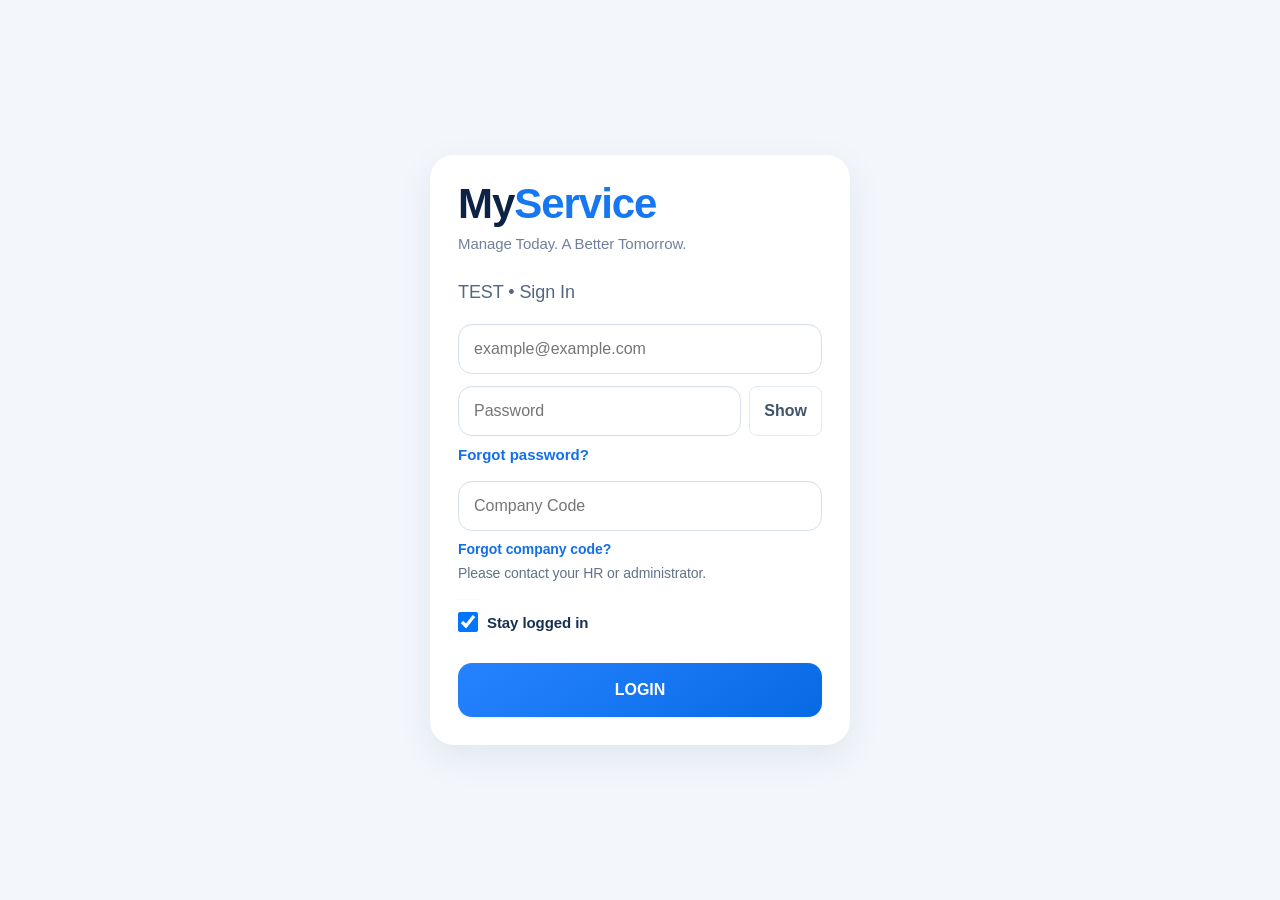
==== index.html @ d87c2d8c "Force load Seth iPhone voice fallback build" ====
<!DOCTYPE html>
<html lang="en">
<head>
  <meta charset="UTF-8">
  <meta http-equiv="Cache-Control" content="no-cache, no-store, must-revalidate">
  <meta http-equiv="Pragma" content="no-cache">
  <meta http-equiv="Expires" content="0">

  <meta
    name="viewport"
    content="width=device-width, initial-scale=1.0, viewport-fit=cover"
  >

  <meta name="theme-color" content="#f7f8fa">
  <meta name="mobile-web-app-capable" content="yes">
  <meta name="apple-mobile-web-app-capable" content="yes">
  <meta name="apple-mobile-web-app-status-bar-style" content="default">
  <meta name="apple-mobile-web-app-title" content="MyService">

  <meta
    name="description"
    content="MyService business management platform"
  >

  <link rel="manifest" href="manifest.json">
  <link rel="apple-touch-icon" sizes="180x180" href="myservice-touch-v6.png">
  <link rel="apple-touch-icon-precomposed" sizes="180x180" href="myservice-touch-v6.png">
  <link rel="icon" type="image/png" sizes="192x192" href="myservice-icon-192.png">
  <link rel="stylesheet" href="styles.css?v=5-business-software">

  <title>MyService</title>
</head>

<body>

<script>
  // Preflight bug catcher: this runs BEFORE app.js, so startup/parse failures
  // can be recorded even when the application itself never finishes loading.
  (function () {
    var key = "myservice_preflight_errors_v1";
    function save(type, message) {
      try {
        var list = JSON.parse(sessionStorage.getItem(key) || "[]");
        list.push({
          type: String(type || "startup"),
          message: String(message || "Unknown startup failure").slice(0, 500),
          time: new Date().toISOString()
        });
        sessionStorage.setItem(key, JSON.stringify(list.slice(-20)));
      } catch (_) {}
    }
    window.addEventListener("error", function (event) {
      save("javascript-startup-error", event && event.message ? event.message : "Script failed to load or parse.");
    }, true);
    window.addEventListener("unhandledrejection", function (event) {
      save("startup-promise-rejection", event && event.reason ? (event.reason.message || event.reason) : "Unhandled startup promise rejection.");
    });
    window.__myserviceReadPreflightErrors = function () {
      try {
        var list = JSON.parse(sessionStorage.getItem(key) || "[]");
        sessionStorage.removeItem(key);
        return Array.isArray(list) ? list : [];
      } catch (_) { return []; }
    };
  })();
</script>

<div id="myservice-auth-boot" style="
  position:fixed;
  inset:0;
  z-index:2147483647;
  display:flex;
  align-items:center;
  justify-content:center;
  background:#1677f2;
  color:white;
  font-family:-apple-system,BlinkMacSystemFont,'SF Pro Display','Segoe UI',Arial,sans-serif;
">
  <div style="text-align:center;">
    <div style="font-size:34px;font-weight:900;letter-spacing:-1px;">MyService</div>
    <div style="margin-top:8px;font-size:13px;font-weight:700;opacity:.9;">Secure sign-in</div>
  </div>
</div>

<script>
  // Independent boot watchdog that does not depend on app.js.
  // It gives the auth flow a moment to finish, then exposes a recovery path
  // instead of leaving the installed iPhone app on a permanent blue screen.
  (function () {
    var retriedKey = "myservice_boot_retry_once";

    window.setTimeout(function () {
      var boot = document.getElementById("myservice-auth-boot");
      if (!boot) return;

      var inner = boot.firstElementChild;
      if (inner && !document.getElementById("myservice-boot-status")) {
        inner.insertAdjacentHTML(
          "beforeend",
          '<div id="myservice-boot-status" style="margin-top:16px;font-size:12px;font-weight:700;opacity:.92;">Still securing your session…</div>' +
          '<button id="myservice-boot-retry" type="button" ' +
          'style="display:none;margin:18px auto 0;padding:12px 20px;border:0;border-radius:14px;background:white;color:#1677f2;font-weight:900;font-size:15px;">RETRY SIGN-IN</button>'
        );

        var retry = document.getElementById("myservice-boot-retry");
        if (retry) {
          retry.onclick = function () {
            try { sessionStorage.removeItem(retriedKey); } catch (_) {}
            var url = new URL(location.href);
            url.searchParams.set("boot", Date.now().toString());
            location.replace(url.href);
          };
        }
      }
    }, 3000);

    window.setTimeout(function () {
      var boot = document.getElementById("myservice-auth-boot");
      if (!boot) {
        try { sessionStorage.removeItem(retriedKey); } catch (_) {}
        return;
      }

      var status = document.getElementById("myservice-boot-status");
      var retry = document.getElementById("myservice-boot-retry");
      if (status) status.textContent = "Sign-in is taking longer than expected.";
      if (retry) retry.style.display = "block";

      var alreadyRetried = false;
      try { alreadyRetried = sessionStorage.getItem(retriedKey) === "1"; } catch (_) {}

      if (!alreadyRetried) {
        try { sessionStorage.setItem(retriedKey, "1"); } catch (_) {}
        var url = new URL(location.href);
        url.searchParams.set("boot", Date.now().toString());
        location.replace(url.href);
      }
    }, 9000);
  })();
</script>

<header class="topbar">

  <button
    class="mobile-menu"
    type="button"
    onclick="toggleSidebar()"
    aria-label="Open navigation menu"
  >
    ☰
  </button>

  <div class="brand">
    <div class="brand-name">MyService</div>

    <div
      class="company-name"
      id="companyName"
    >
      5 Star Restaurant
    </div>
  </div>

  <div class="top-right">

    <div class="live">
      <span></span>
      LIVE
    </div>

    <button
      class="icon-button"
      type="button"
      onclick="showSection('notifications')"
      aria-label="Notifications"
    >
      🔔
    </button>

    <button
      class="profile-button"
      type="button"
      onclick="showSection('settings')"
    >
      <span class="avatar">A</span>
      <span class="profile-name">Admin</span>
    </button>

  </div>

</header>


<div class="app-layout">

  <aside id="sidebar">

    <div class="nav-section">

      <div class="nav-title">
        WORKSPACE
      </div>

      <button
        class="nav active"
        type="button"
        onclick="showSection('dashboard')"
      >
        <span>⌂</span>
        Dashboard
      </button>

      <button
        class="nav"
        type="button"
        onclick="showSection('jobs')"
      >
        <span>🍽️🍔🍟</span>
        Orders
      </button>

      <button
        class="nav"
        type="button"
        onclick="showSection('schedule')"
      >
        <span>📆</span>
        Schedule
      </button>

      <button
        class="nav"
        type="button"
        onclick="showSection('customers')"
      >
        <span>♙</span>
        Customers
      </button>

    </div>


    <div class="nav-section">

      <div class="nav-title">
        TEAM
      </div>

      <button
        class="nav"
        type="button"
        onclick="showSection('employees')"
      >
        <span>♙</span>
        Employees
      </button>

      <button
        class="nav"
        type="button"
        onclick="showSection('timeclock')"
      >
        <span>◷</span>
        Time Clock
      </button>

      <button
        class="nav"
        type="button"
        onclick="showSection('punchlog')"
      >
        <span>☷</span>
        My Punch Log
      </button>

    </div>


    <div class="nav-section">

      <div class="nav-title">
        OPERATIONS
      </div>

      <button
        class="nav"
        type="button"
        onclick="showSection('checklist')"
      >
        <span>✓</span>
        Daily Checklist
      </button>

      <button
        class="nav"
        type="button"
        onclick="showSection('cash')"
      >
        <span>$</span>
        Cash Drops
      </button>

      <button
        class="nav"
        type="button"
        onclick="showSection('tips')"
      >
        <span>💵</span>
        Tips & Payouts
      </button>

      <button
        class="nav"
        type="button"
        onclick="showSection('activity')"
      >
        <span>⚡</span>
        Live Activity
      </button>

    </div>


    <div class="nav-section">

      <div class="nav-title">
        BUSINESS
      </div>

      <button
        class="nav"
        type="button"
        onclick="showSection('reports')"
      >
        <span>▥</span>
        Reports
      </button>

      <button
        class="nav"
        type="button"
        onclick="showSection('support')"
      >
        <span>🛟</span>
        Support
      </button>

      <button
        class="nav"
        type="button"
        onclick="showSection('feedback')"
      >
        <span>💬</span>
        Feedback
      </button>

      <button
        class="nav"
        type="button"
        onclick="showSection('settings')"
      >
        <span>⚙</span>
        Admin Settings
      </button>

    </div>


    <div class="sidebar-footer">
      <strong>MyService</strong>
      <span>Business Management Platform</span>
    </div>

  </aside>


  <main class="main-content">


    <section
      id="dashboard"
      class="page active"
    >

      <div class="page-header">

        <div>

          <div class="eyebrow">
            BUSINESS OVERVIEW
          </div>

          <h1>Dashboard</h1>

          <p id="welcomeText">
            Here's what's happening today.
          </p>

        </div>

        <div class="date-box">
          <strong id="currentDate"></strong>
          <span id="currentTime"></span>
        </div>

      </div>


      <div class="stats-grid">

        <div class="stat-card">
          <span>Today's Revenue</span>
          <strong id="todayRevenue">$0.00</strong>
          <small>Today</small>
        </div>

        <div class="stat-card">
          <span>Orders Completed</span>
          <strong id="jobsCompleted">0</strong>
          <small>Today</small>
        </div>

        <div class="stat-card">
          <span>Orders Remaining</span>
          <strong id="jobsRemaining">0</strong>
          <small>Open today</small>
        </div>

        <div class="stat-card">
          <span>Employees Working</span>
          <strong id="employeesWorking">0</strong>
          <small>Currently clocked in</small>
        </div>

      </div>


      <div class="dashboard-grid">

        <div class="panel">

          <div class="panel-header">

            <div>
              <h2>Cash Reconciliation</h2>
              <p>Expected cash vs actual deposits</p>
            </div>

            <button
              class="outline-button"
              type="button"
              onclick="showSection('cash')"
            >
              View
            </button>

          </div>


          <div class="money-lines">

            <div>
              <span>Expected Cash</span>
              <strong id="expectedCash">$0.00</strong>
            </div>

            <div>
              <span>Actual Deposits</span>
              <strong id="actualCash">$0.00</strong>
            </div>

          </div>


          <div
            id="cashDifference"
            class="difference balanced"
          >
            $0.00 — BALANCED
          </div>

        </div>


        <div class="panel">

          <div class="panel-header">

            <div>
              <h2>Employees Working</h2>
              <p>Current clock status</p>
            </div>

            <button
              class="outline-button"
              type="button"
              onclick="showSection('employees')"
            >
              Manage
            </button>

          </div>

          <div id="employeeStatus"></div>

        </div>

      </div>


      <div class="panel">

        <div class="panel-header">

          <div>
            <h2>Weekly Revenue</h2>
            <p>Business performance</p>
          </div>

          <span class="pill">
            THIS WEEK
          </span>

        </div>

        <div
          class="chart"
          id="weeklyChart"
        ></div>

      </div>


      <div class="panel">

        <div class="panel-header">

          <div>
            <h2>Live Activity</h2>
            <p>Latest business events</p>
          </div>

          <button
            class="outline-button"
            type="button"
            onclick="showSection('activity')"
          >
            View All
          </button>

        </div>

        <div id="dashboardActivity"></div>

      </div>

    </section>


    <section
      id="jobs"
      class="page"
    >

      <div class="page-header">

        <div>

          <div class="eyebrow">
            RESTAURANT OPERATIONS
          </div>

          <h1>Orders</h1>

          <p>
            Manage dine-in, takeout and customer orders.
          </p>

        </div>

        <button
          class="primary-button"
          type="button"
          onclick="addJob()"
        >
          + New Order
        </button>

      </div>


      <div class="filter-row">

        <button
          class="filter active"
          type="button"
        >
          Open
        </button>

        <button
          class="filter"
          type="button"
        >
          Upcoming
        </button>

        <button
          class="filter"
          type="button"
        >
          Completed
        </button>

      </div>

      <div id="jobList"></div>

    </section>


    <section
      id="schedule"
      class="page"
    >

      <div class="page-header">

        <div>

          <div class="eyebrow">
            SCHEDULING
          </div>

          <h1>Schedule</h1>

          <p>
            Manage employee shifts, assignments and business scheduling.
          </p>

        </div>

        <button
          class="primary-button"
          type="button"
          onclick="addJob()"
        >
          + Add Schedule Item
        </button>

      </div>

      <div
        class="schedule-grid"
        id="scheduleGrid"
      ></div>

    </section>


    <section
      id="customers"
      class="page"
    >

      <div class="page-header">

        <div>

          <div class="eyebrow">
            CUSTOMER MANAGEMENT
          </div>

          <h1>Customers</h1>

          <p>
            Customer profiles, contact information and order history.
          </p>

        </div>

        <button
          class="primary-button"
          type="button"
          onclick="addCustomer()"
        >
          + Add Customer
        </button>

      </div>


      <div class="panel">

        <div class="search-row">

          <input
            id="customerSearch"
            type="search"
            placeholder="Search customers..."
            oninput="renderCustomers()"
          >

        </div>

        <div id="customerList"></div>

      </div>

    </section>


    <section
      id="employees"
      class="page"
    >

      <div class="page-header">

        <div>

          <div class="eyebrow">
            TEAM MANAGEMENT
          </div>

          <h1>Employees</h1>

          <p>
            Create accounts, manage roles, schedules and permissions.
          </p>

        </div>

        <button
          class="primary-button"
          type="button"
          onclick="createAccount()"
        >
          + Create Account
        </button>

      </div>


      <div class="permission-banner">

        <strong>
          Admin Controls
        </strong>

        <span>
          Manage employee accounts, roles and authorized permissions.
        </span>

      </div>


      <div
        class="employee-grid"
        id="employeeGrid"
      ></div>

    </section>


    <section
      id="timeclock"
      class="page"
    >

      <div class="page-header">

        <div>

          <div class="eyebrow">
            TIME & ATTENDANCE
          </div>

          <h1>Time Clock</h1>

          <p>
            Record employee work time and attendance.
          </p>

        </div>

      </div>


      <div class="clock-card">

        <div
          id="clockStatus"
          class="clock-status off"
        >
          OFF CLOCK
        </div>

        <div
          id="liveClock"
          class="big-clock"
        >
          00:00:00
        </div>

        <button
          id="clockButton"
          class="clock-button"
          type="button"
          onclick="toggleClock()"
        >
          CLOCK IN
        </button>

        <p id="clockMessage">
          Your exact punch time will be recorded.
        </p>

      </div>


      <div class="panel">

        <div class="panel-header">

          <div>
            <h2>Today's Punches</h2>
            <p>Authorized attendance overview.</p>
          </div>

        </div>


        <div class="table-wrapper">

          <table>

            <thead>

              <tr>
                <th>Employee</th>
                <th>Status</th>
                <th>Clock In</th>
                <th>Clock Out</th>
                <th>Total</th>
              </tr>

            </thead>

            <tbody id="punchTable"></tbody>

          </table>

        </div>

      </div>

    </section>
        <section
      id="punchlog"
      class="page"
    >

      <div class="page-header">

        <div>

          <div class="eyebrow">
            MY TIME
          </div>

          <h1>My Punch Log</h1>

          <p>
            Review your work time and correction history.
          </p>

        </div>

      </div>


      <div class="stats-grid">

        <div class="stat-card">
          <span>This Week</span>

          <strong id="weekHours">
            0.0 hrs
          </strong>

          <small>Total hours</small>
        </div>


        <div class="stat-card">
          <span>Today's Hours</span>

          <strong id="todayHours">
            0.0
          </strong>

          <small>Current day</small>
        </div>

      </div>


      <div class="panel">

        <div class="table-wrapper">

          <table>

            <thead>

              <tr>
                <th>Date</th>
                <th>Clock In</th>
                <th>Clock Out</th>
                <th>Breaks</th>
                <th>Total</th>
                <th>Correction</th>
              </tr>

            </thead>

            <tbody id="myPunchLog"></tbody>

          </table>

        </div>

      </div>

    </section>
        <section
      id="checklist"
      class="page"
    >

      <div class="page-header">

        <div>

          <div class="eyebrow">
            RESTAURANT OPERATIONS
          </div>

          <h1>Today's Checklist</h1>

          <p>
            Track opening, food-safety, cleaning, shift and closing tasks.
          </p>

        </div>

      </div>

      <div id="checklistJobs"></div>

    </section>


    <section
      id="cash"
      class="page"
    >

      <div class="page-header">

        <div>

          <div class="eyebrow">
            FINANCIAL CONTROL
          </div>

          <h1>Cash Drops</h1>

          <p>
            Track cash deposits and reconcile expected drawer totals.
          </p>

        </div>

        <button
          class="primary-button"
          type="button"
          onclick="newCashDrop()"
        >
          + New Cash Drop
        </button>

      </div>


      <div class="stats-grid">

        <div class="stat-card">
          <span>Expected Cash</span>
          <strong id="cashExpected">$0.00</strong>
        </div>

        <div class="stat-card">
          <span>Deposited</span>
          <strong id="cashDeposited">$0.00</strong>
        </div>

        <div class="stat-card">
          <span>Over / Under</span>
          <strong id="cashOverUnder">$0.00</strong>
        </div>

      </div>


      <div class="panel">

        <div class="panel-header">

          <div>
            <h2>Deposit History</h2>

            <p>
              Review completed cash drops and deposit documentation.
            </p>
          </div>

        </div>

        <div id="cashDropList"></div>

      </div>

    </section>


    <section
      id="tips"
      class="page"
    >

      <div class="page-header">

        <div>

          <div class="eyebrow">
            TIP MANAGEMENT
          </div>

          <h1>Tips & Payouts</h1>

          <p>
            Track tips, deductions, employee allocations and payouts.
          </p>

        </div>

        <button
          class="primary-button"
          type="button"
          onclick="openTipPayoutReview()"
        >
          💵 Withdraw Today's Tips
        </button>

      </div>


      <div class="stats-grid">

        <div class="stat-card">

          <span>Gross Tips</span>

          <strong id="grossTips">
            $0.00
          </strong>

          <small>
            Before deductions
          </small>

        </div>


        <div class="stat-card">

          <span>Card Fees</span>

          <strong id="tipCardFees">
            $0.00
          </strong>

          <small>
            Processing fees
          </small>

        </div>


        <div class="stat-card">

          <span>Estimated Taxes</span>

          <strong id="tipEstimatedTaxes">
            $0.00
          </strong>

          <small>
            Estimated withholding
          </small>

        </div>


        <div class="stat-card">

          <span>Estimated Net Tips</span>

          <strong id="netTips">
            $0.00
          </strong>

          <small>
            Estimated payout balance
          </small>

        </div>

      </div>


      <div class="notification-card">

        <strong>
          Estimate Notice
        </strong>

        <p>
          Tip balances shown before finalized payroll are estimates.
          Actual payroll withholding, taxes and final employee
          take-home amounts may differ.
        </p>

      </div>


      <div class="dashboard-grid">

        <div class="panel">

          <div class="panel-header">

            <div>
              <h2>Tip Distribution</h2>
              <p>Choose how employee tips are tracked.</p>
            </div>

          </div>


          <label for="tipMode">
            Tip Mode
          </label>

          <select
            id="tipMode"
            onchange="changeTipMode()"
          >

            <option value="pool">
              Tip Pool
            </option>

            <option value="individual">
              Individual Employee Tips
            </option>

          </select>


          <p id="tipModeDescription">
            Tips are automatically divided between eligible employees.
          </p>

        </div>


        <div class="panel">

          <div class="panel-header">

            <div>
              <h2>Sales Source</h2>
              <p>Use connected POS data or manual entry.</p>
            </div>

          </div>


          <label for="salesMode">
            Sales Tracking Mode
          </label>

          <select
            id="salesMode"
            onchange="changeSalesMode()"
          >

            <option value="manual">
              Manual
            </option>

            <option value="pos">
              Connected POS
            </option>

          </select>


          <p id="salesModeDescription">
            Sales and tips are currently entered manually.
          </p>


          <button
            class="outline-button"
            type="button"
            onclick="openPosSettings()"
          >
            Configure POS
          </button>

        </div>

      </div>


      <div class="panel">

        <div class="panel-header">

          <div>
            <h2>Today's Employee Tip Balances</h2>
            <p>Current tip allocations before payout.</p>
          </div>

          <button
            class="outline-button"
            type="button"
            onclick="addManualTip()"
          >
            + Add Manual Tip
          </button>

        </div>

        <div id="employeeTipList"></div>

      </div>


      <div class="panel">

        <div class="panel-header">

          <div>
            <h2>Payout Review</h2>
            <p>
              Review deductions and employee allocations before payout.
            </p>
          </div>

        </div>

        <div id="tipPayoutReview">

          <div class="list-row">
            <div>
              <strong>Gross Tips</strong>
              <small>All recorded tips today</small>
            </div>

            <strong id="reviewGrossTips">
              $0.00
            </strong>
          </div>

          <div class="list-row">
            <div>
              <strong>Card Processing Fees</strong>
              <small>Excluded from employee tip balance</small>
            </div>

            <strong id="reviewCardFees">
              $0.00
            </strong>
          </div>

          <div class="list-row">
            <div>
              <strong>Estimated Taxes</strong>
              <small>Estimated until payroll finalizes</small>
            </div>

            <strong id="reviewTaxes">
              $0.00
            </strong>
          </div>

          <div class="list-row">
            <div>
              <strong>Estimated Net Payout</strong>
              <small>Current distributable estimate</small>
            </div>

            <strong id="reviewNetTips">
              $0.00
            </strong>
          </div>

        </div>

      </div>


      <div class="panel">

        <div class="panel-header">

          <div>
            <h2>Payout History</h2>
            <p>
              Completed tip distributions and approvals.
            </p>
          </div>

        </div>

        <div id="tipPayoutHistory"></div>

      </div>

    </section>
        <section
      id="reports"
      class="page"
    >

      <div class="page-header">

        <div>

          <div class="eyebrow">
            BUSINESS INTELLIGENCE
          </div>

          <h1>Reports</h1>

          <p>
            Measure revenue, operations and business performance.
          </p>

        </div>

      </div>


      <div class="stats-grid">

        <div class="stat-card">
          <span>Weekly Revenue</span>
          <strong id="reportWeeklyRevenue">$0.00</strong>
        </div>

        <div class="stat-card">
          <span>Orders This Week</span>
          <strong id="reportJobs">0</strong>
        </div>

        <div class="stat-card">
          <span>Employee Hours</span>
          <strong id="reportEmployeeHours">0.0</strong>
        </div>

        <div class="stat-card">
          <span>Cash Difference</span>
          <strong id="reportCashDifference">$0.00</strong>
        </div>

      </div>


      <div class="panel">

        <h2>
          Weekly Business Performance
        </h2>

        <div
          class="chart large"
          id="reportChart"
        ></div>

      </div>

    </section>


    <section
      id="activity"
      class="page"
    >

      <div class="page-header">

        <div>

          <div class="eyebrow">
            REAL-TIME
          </div>

          <h1>Live Activity</h1>

          <p>
            Business events as they happen.
          </p>

        </div>

      </div>


      <div class="panel">
        <div id="activityList"></div>
      </div>

    </section>


    <section
      id="notifications"
      class="page"
    >

      <div class="page-header">

        <div>

          <div class="eyebrow">
            ALERTS
          </div>

          <h1>Notifications</h1>

          <p>
            Important MyService alerts and reports.
          </p>

        </div>

      </div>


      <div class="notification-card">

        <strong>
          Weekly Business Report
        </strong>

        <p>
          Your weekly performance report will appear here.
        </p>

      </div>

    </section>


    <section
      id="support"
      class="page"
    >
      <div class="page-header">
        <div>
          <div class="eyebrow">MYSERVICE SUPPORT</div>
          <h1>Support</h1>
          <p>Report an issue and get an automatic difficulty and likely fix-time estimate.</p>
        </div>
      </div>

      <div class="panel">
        <form id="supportTicketForm" onsubmit="submitSupportTicket(event)">
          <label for="supportPriority">Priority</label>
          <select id="supportPriority">
            <option value="standard">Standard</option>
            <option value="emergency">Emergency — major business interruption</option>
          </select>

          <label for="supportSubject">Subject</label>
          <input id="supportSubject" type="text" maxlength="120" placeholder="Example: Employee can't clock in" required>

          <label for="supportDescription">What happened?</label>
          <textarea id="supportDescription" maxlength="3000" placeholder="Describe the issue, error message, affected feature and when it started." required></textarea>

          <button class="primary-button" type="submit">CREATE SUPPORT TICKET</button>
        </form>
      </div>

      <div class="panel">
        <div class="panel-header">
          <div>
            <h2>Recent Tickets</h2>
            <p>Difficulty and repair-time estimates are estimates, not guarantees.</p>
          </div>
        </div>
        <div id="supportTicketList"></div>
      </div>
    </section>

    <section
      id="feedback"
      class="page"
    >

      <div class="page-header">

        <div>

          <div class="eyebrow">
            SUPPORT & FEEDBACK
          </div>

          <h1>Feedback</h1>

          <p>
            Send ideas, report issues or suggest improvements to MyService.
          </p>

        </div>

      </div>


      <div class="panel">

        <div class="panel-header">

          <div>

            <h2>
              Send Feedback
            </h2>

            <p>
              Your message will be routed securely to the MyService team.
            </p>

          </div>

        </div>


        <form
          id="feedbackForm"
          onsubmit="submitFeedback(event)"
        >

          <label for="feedbackType">
            Feedback Type
          </label>

          <select id="feedbackType">

            <option value="suggestion">
              Suggestion
            </option>

            <option value="bug">
              Report a Problem
            </option>

            <option value="feature">
              Feature Request
            </option>

            <option value="other">
              Other
            </option>

          </select>


          <label for="feedbackSubject">
            Subject
          </label>

          <input
            id="feedbackSubject"
            type="text"
            placeholder="Short description"
            maxlength="120"
          >


          <label for="feedbackMessage">
            Message
          </label>

          <textarea
            id="feedbackMessage"
            placeholder="Tell us what happened or what you'd like to see..."
            maxlength="3000"
            required
          ></textarea>


          <button
            class="primary-button"
            type="submit"
          >
            Send Feedback
          </button>

        </form>

      </div>


      <div class="notification-card">

        <strong>
          MyService Feedback
        </strong>

        <p>
          feedback@MyService.com
        </p>

        <small>
          Your private destination email is not displayed or stored in this page.
        </small>

      </div>

    </section>
        <section
      id="settings"
      class="page"
    >

      <div class="page-header">

        <div>

          <div class="eyebrow">
            ADMINISTRATION
          </div>

          <h1>
            Admin Settings
          </h1>

          <p>
            Manage your MyService company workspace.
          </p>

        </div>

      </div>


      <div class="settings-grid">


        <button
          class="setting-card"
          type="button"
          onclick="createAccount()"
        >

          <span>👤</span>

          <strong>
            Accounts
          </strong>

          <small>
            Create and manage Admin, Manager and Employee accounts.
          </small>

        </button>


        <button
          class="setting-card"
          type="button"
          onclick="alert('Role and permission management will be connected to the secure backend.')"
        >

          <span>🛡️</span>

          <strong>
            Roles & Permissions
          </strong>

          <small>
            Control what each authorized role can access.
          </small>

        </button>


        <button
          class="setting-card"
          type="button"
          onclick="alert('Location access is restricted to authorized Admin and Manager accounts.')"
        >

          <span>📍</span>

          <strong>
            Location Access
          </strong>

          <small>
            Manage authorized employee location visibility.
          </small>

        </button>


        <button
          class="setting-card"
          type="button"
          onclick="alert('Security settings will be connected to the secure account system.')"
        >

          <span>🔐</span>

          <strong>
            Security & 2FA
          </strong>

          <small>
            Protect company accounts and administrative actions.
          </small>

        </button>


        <button
          class="setting-card"
          type="button"
          onclick="alert('Company profile settings will be connected here.')"
        >

          <span>🏢</span>

          <strong>
            Company Profile
          </strong>

          <small>
            Company name, business information and restaurant details.
          </small>

        </button>


        <button
          class="setting-card"
          type="button"
          onclick="showSection('tips')"
        >

          <span>💵</span>

          <strong>
            Tips & Payouts
          </strong>

          <small>
            Configure tip pools, individual tips, deductions and payouts.
          </small>

        </button>


        <button
          class="setting-card"
          type="button"
          onclick="openPosSettings()"
        >

          <span>🧾</span>

          <strong>
            POS Integration
          </strong>

          <small>
            Connect a supported POS or use manual sales tracking.
          </small>

        </button>
                <button
          class="setting-card"
          type="button"
          onclick="alert('Audit logs will be connected to the secure backend.')"
        >

          <span>📋</span>

          <strong>
            Audit Logs
          </strong>

          <small>
            Track important administrative and financial actions.
          </small>

        </button>


        <button
          class="setting-card"
          type="button"
          onclick="showSection('notifications')"
        >

          <span>🔔</span>

          <strong>
            Notifications
          </strong>

          <small>
            Manage business alerts and weekly reports.
          </small>

        </button>


        <button
          class="setting-card"
          type="button"
          onclick="showSection('feedback')"
        >

          <span>💬</span>

          <strong>
            Feedback
          </strong>

          <small>
            Send product feedback directly to the MyService team.
          </small>

        </button>

      </div>

    </section>

  </main>

</div>


<script src="app.js?v=73-iphone-voice-fallback"></script>

</body>
</html>
---- styles.css ----
/* =========================================================
   MYSERVICE — PROFESSIONAL BUSINESS UI
   5 Star Restaurant
   Mobile + Tablet + Desktop
   ========================================================= */

* {
  box-sizing: border-box;
  -webkit-tap-highlight-color: transparent;
}

:root {
  --bg: #f3f7fc;
  --surface: #ffffff;
  --soft: #f7faff;
  --soft-2: #eef5ff;
  --blue-soft: #eaf3ff;
  --border: #e2eaf4;
  --border-strong: #d4dfed;
  --text: #10213d;
  --muted: #718096;
  --muted-light: #98a4b5;
  --blue: #1677ff;
  --blue-dark: #0864d9;
  --green: #18a566;
  --green-soft: #ecfff5;
  --red: #e5484d;
  --red-soft: #fff0f1;
  --orange: #f59e0b;
  --orange-soft: #fff8e8;
  --shadow: 0 8px 28px rgba(30, 65, 110, 0.08);
  --shadow-strong: 0 16px 42px rgba(30, 65, 110, 0.13);
}

/* BASE */

html,
body {
  margin: 0;
  padding: 0;
  min-height: 100%;
}

html {
  scroll-behavior: smooth;
}

body {
  background:
    radial-gradient(circle at top right, #e7f1ff 0, transparent 340px),
    var(--bg);
  color: var(--text);
  font-family:
    -apple-system,
    BlinkMacSystemFont,
    "SF Pro Display",
    "SF Pro Text",
    "Segoe UI",
    Arial,
    sans-serif;
  -webkit-font-smoothing: antialiased;
  text-rendering: optimizeLegibility;
}

button,
input,
select,
textarea {
  font: inherit;
}

button {
  touch-action: manipulation;
}

button:focus-visible,
input:focus-visible,
select:focus-visible,
textarea:focus-visible {
  outline: 3px solid rgba(22, 119, 255, 0.18);
  outline-offset: 2px;
}

/* TOP BAR */

.topbar {
  position: sticky;
  top: 0;
  z-index: 1000;
  min-height: 72px;
  display: flex;
  align-items: center;
  justify-content: space-between;
  padding: env(safe-area-inset-top) 22px 0;
  background: rgba(255, 255, 255, 0.94);
  backdrop-filter: blur(22px);
  -webkit-backdrop-filter: blur(22px);
  border-bottom: 1px solid var(--border);
}

.brand {
  display: flex;
  align-items: center;
  gap: 12px;
}

.brand-name {
  font-size: 22px;
  font-weight: 900;
  letter-spacing: -0.7px;
}

.brand-name::before {
  content: "";
  display: inline-block;
  width: 11px;
  height: 11px;
  margin-right: 9px;
  border-radius: 50%;
  background: var(--blue);
  box-shadow: 0 0 0 5px rgba(22, 119, 255, 0.12);
}

.company-name {
  padding-left: 12px;
  border-left: 1px solid var(--border);
  color: var(--muted);
  font-size: 12px;
  font-weight: 600;
}

.top-right {
  display: flex;
  align-items: center;
  gap: 8px;
}

.live {
  display: flex;
  align-items: center;
  gap: 7px;
  padding: 8px 12px;
  border: 1px solid #cceedd;
  border-radius: 999px;
  background: #f0fff7;
  color: var(--green);
  font-size: 11px;
  font-weight: 900;
}

.live span {
  width: 8px;
  height: 8px;
  border-radius: 50%;
  background: var(--green);
  box-shadow: 0 0 0 4px rgba(24, 165, 102, 0.1);
}

.icon-button,
.profile-button,
.mobile-menu {
  border: 1px solid var(--border);
  background: white;
  cursor: pointer;
  box-shadow: 0 3px 12px rgba(30, 65, 110, 0.05);
}

.icon-button {
  width: 42px;
  height: 42px;
  display: grid;
  place-items: center;
  border-radius: 14px;
}

.profile-button {
  display: flex;
  align-items: center;
  gap: 8px;
  padding: 5px 10px 5px 5px;
  border-radius: 16px;
}

.avatar {
  width: 34px;
  height: 34px;
  display: grid;
  place-items: center;
  border-radius: 12px;
  background: linear-gradient(145deg, var(--blue), #68aaff);
  color: white;
  font-size: 12px;
  font-weight: 900;
}

.profile-name {
  font-size: 13px;
  font-weight: 800;
}

.mobile-menu {
  display: none;
  width: 43px;
  height: 43px;
  border-radius: 14px;
  font-size: 20px;
}

/* LAYOUT */

.app-layout {
  display: flex;
  min-height: calc(100vh - 72px);
}

#sidebar {
  position: sticky;
  top: 72px;
  width: 245px;
  height: calc(100vh - 72px);
  flex-shrink: 0;
  padding: 20px 13px;
  background: rgba(255, 255, 255, 0.97);
  border-right: 1px solid var(--border);
  overflow-y: auto;
}

.nav-section {
  margin-bottom: 20px;
}

.nav-title {
  padding: 0 13px 8px;
  color: #9ba9bc;
  font-size: 9px;
  font-weight: 900;
  letter-spacing: 1.5px;
}

.nav {
  width: 100%;
  display: flex;
  align-items: center;
  gap: 11px;
  margin-bottom: 5px;
  padding: 12px 13px;
  border: 0;
  border-radius: 15px;
  background: transparent;
  color: #53647b;
  text-align: left;
  cursor: pointer;
  font-size: 13px;
  font-weight: 750;
  transition:
    background 0.18s ease,
    color 0.18s ease,
    transform 0.15s ease;
}

.nav:hover {
  background: var(--soft);
  color: var(--blue);
  transform: translateX(2px);
}

.nav.active {
  background: var(--blue-soft);
  color: var(--blue);
  box-shadow: inset 0 0 0 1px rgba(22, 119, 255, 0.08);
}

.nav:active {
  transform: scale(0.97);
}

.nav span {
  width: 24px;
  text-align: center;
  font-size: 17px;
}

.sidebar-footer {
  margin-top: 25px;
  padding: 15px;
  border-radius: 16px;
  background: var(--soft);
  display: flex;
  flex-direction: column;
  gap: 4px;
}

.sidebar-footer strong {
  font-size: 12px;
}

.sidebar-footer span {
  color: var(--muted);
  font-size: 10px;
}

/* MAIN */

.main-content {
  flex: 1;
  min-width: 0;
  padding: 30px;
}

.page {
  display: none;
  width: 100%;
  max-width: 1280px;
  margin: auto;
}

.page.active {
  display: block;
}

.page-header {
  display: flex;
  justify-content: space-between;
  align-items: center;
  gap: 18px;
  margin-bottom: 24px;
}

.eyebrow {
  margin-bottom: 6px;
  color: var(--blue);
  font-size: 10px;
  font-weight: 900;
  letter-spacing: 1.6px;
}

h1 {
  margin: 0;
  font-size: 34px;
  line-height: 1.08;
  letter-spacing: -1px;
}

h2 {
  margin: 0;
  font-size: 19px;
  letter-spacing: -0.25px;
}

h3 {
  margin: 0;
  font-size: 16px;
}

p {
  color: var(--muted);
  line-height: 1.5;
}

.page-header p {
  margin: 7px 0 0;
  font-size: 13px;
}

.date-box {
  padding: 13px 16px;
  background: white;
  border: 1px solid var(--border);
  border-radius: 18px;
  box-shadow: var(--shadow);
}

.date-box strong,
.date-box span {
  display: block;
  font-size: 11px;
}

.date-box span {
  margin-top: 3px;
  color: var(--muted);
}

/* BUTTONS */

.primary-button,
.outline-button,
.small-btn,
.filter {
  min-height: 43px;
  padding: 10px 16px;
  border-radius: 14px;
  font-weight: 850;
  cursor: pointer;
  transition:
    transform 0.15s ease,
    box-shadow 0.18s ease,
    border-color 0.18s ease,
    background 0.18s ease;
}

.primary-button {
  border: 0;
  background: linear-gradient(145deg, #2683ff, #0869e5);
  color: white;
  box-shadow: 0 7px 18px rgba(22, 119, 255, 0.22);
}

.primary-button:hover {
  box-shadow: 0 10px 24px rgba(22, 119, 255, 0.28);
}

.outline-button,
.small-btn,
.filter {
  border: 1px solid var(--border);
  background: white;
  color: #41536d;
}

.outline-button:hover,
.small-btn:hover,
.filter:hover {
  border-color: #bfd7f8;
  background: var(--soft);
}

.filter.active {
  background: var(--blue-soft);
  color: var(--blue);
  border-color: #bdd8ff;
}

.primary-button:active,
.outline-button:active,
.small-btn:active,
.filter:active,
.icon-button:active,
.profile-button:active {
  transform: scale(0.97);
}

button:disabled {
  opacity: 0.55;
  cursor: not-allowed;
}

.filter-row {
  display: flex;
  gap: 8px;
  margin-bottom: 18px;
  overflow-x: auto;
  padding-bottom: 2px;
}

/* STAT CARDS */

.stats-grid {
  display: grid;
  grid-template-columns: repeat(4, minmax(0, 1fr));
  gap: 18px;
  margin-bottom: 18px;
}

.stat-card {
  position: relative;
  min-height: 140px;
  padding: 20px;
  overflow: hidden;
  background: linear-gradient(145deg, #ffffff, #f8fbff);
  border: 1px solid rgba(148, 163, 184, 0.18);
  border-radius: 24px;
  box-shadow: var(--shadow);
  transition:
    transform 0.2s ease,
    box-shadow 0.2s ease,
    border-color 0.2s ease;
}

.stat-card::after {
  content: "";
  position: absolute;
  width: 90px;
  height: 90px;
  right: -30px;
  top: -30px;
  border-radius: 50%;
  background: rgba(37, 99, 235, 0.06);
  pointer-events: none;
}

.stat-card:hover {
  transform: translateY(-3px);
  box-shadow: 0 16px 36px rgba(15, 23, 42, 0.12);
}

.stat-card span {
  position: relative;
  z-index: 1;
  display: block;
  color: var(--muted);
  font-size: 10px;
  font-weight: 850;
  text-transform: uppercase;
  letter-spacing: 0.4px;
}

.stat-card strong {
  position: relative;
  z-index: 1;
  display: block;
  margin-top: 14px;
  font-size: 31px;
  font-weight: 900;
  letter-spacing: -0.5px;
}

.stat-card small {
  position: relative;
  z-index: 1;
  display: block;
  margin-top: 6px;
  color: var(--muted-light);
  font-size: 10px;
}

/* PANELS */

.panel {
  margin-bottom: 18px;
  padding: 20px;
  background: white;
  border: 1px solid rgba(148, 163, 184, 0.16);
  border-radius: 24px;
  box-shadow: var(--shadow);
}

.panel-header {
  display: flex;
  justify-content: space-between;
  align-items: center;
  gap: 12px;
  margin-bottom: 17px;
}

.panel-header p {
  margin: 4px 0 0;
  font-size: 11px;
}

.dashboard-grid {
  display: grid;
  grid-template-columns: repeat(2, minmax(0, 1fr));
  gap: 20px;
}

/* LIST ROWS */

.list-row {
  display: flex;
  justify-content: space-between;
  align-items: center;
  gap: 14px;
  padding: 14px 15px;
  margin-bottom: 9px;
  border: 1px solid var(--border);
  border-radius: 17px;
  background: var(--soft);
}

.list-row:last-child {
  margin-bottom: 0;
}

.list-row > div {
  min-width: 0;
}

.list-row strong {
  display: block;
  font-size: 13px;
}

.list-row small {
  display: block;
  margin-top: 3px;
  color: var(--muted);
  font-size: 10px;
  line-height: 1.4;
}

/* MONEY */

.money-lines {
  display: grid;
  grid-template-columns: repeat(2, minmax(0, 1fr));
  gap: 9px;
}

.money-lines > div {
  padding: 14px;
  border-radius: 16px;
  background: var(--soft);
}

.money-lines span {
  display: block;
  color: var(--muted);
  font-size: 10px;
  font-weight: 700;
}

.money-lines strong {
  display: block;
  margin-top: 5px;
  font-size: 16px;
}

.difference {
  margin-top: 13px;
  padding: 12px;
  border-radius: 15px;
  text-align: center;
  font-size: 12px;
  font-weight: 900;
}

.balanced {
  background: var(--green-soft);
  color: var(--green);
}

.under {
  background: var(--red-soft);
  color: var(--red);
}

.over {
  background: var(--blue-soft);
  color: var(--blue);
}

/* CHART */

.chart {
  height: 230px;
  display: flex;
  align-items: flex-end;
  gap: 12px;
  padding: 18px 10px 28px;
  border-radius: 18px;
  background: var(--soft);
  overflow-x: auto;
}

.chart.large {
  min-height: 270px;
}

.chart-column {
  height: 100%;
  min-width: 48px;
  flex: 1;
  display: flex;
  flex-direction: column;
  justify-content: flex-end;
  align-items: center;
  gap: 8px;
}

.chart-column small {
  color: var(--muted);
  font-size: 10px;
  font-weight: 700;
}

.chart-bar {
  width: 100%;
  max-width: 58px;
  min-width: 28px;
  border-radius: 10px 10px 4px 4px;
  background: linear-gradient(to top, var(--blue-dark), #68aaff);
  box-shadow: 0 5px 14px rgba(22, 119, 255, 0.16);
}

/* SCHEDULE */

.schedule-grid {
  display: grid;
  grid-template-columns: repeat(7, minmax(150px, 1fr));
  gap: 10px;
  overflow-x: auto;
  padding-bottom: 5px;
}

.schedule-grid .panel {
  min-width: 150px;
}

/* EMPLOYEES */

.employee-grid {
  display: grid;
  grid-template-columns: repeat(3, minmax(0, 1fr));
  gap: 14px;
}

.employee-grid .panel {
  margin-bottom: 0;
}

.permission-banner {
  display: flex;
  align-items: center;
  gap: 10px;
  margin-bottom: 18px;
  padding: 14px 16px;
  border: 1px solid #d5e7ff;
  border-radius: 17px;
  background: var(--blue-soft);
}

.permission-banner strong {
  color: var(--blue);
  font-size: 12px;
}

.permission-banner span {
  color: #53647b;
  font-size: 11px;
}

/* TIME CLOCK */

.clock-card {
  margin-bottom: 18px;
  padding: 28px;
  border-radius: 26px;
  background: linear-gradient(145deg, #ffffff, #edf5ff);
  border: 1px solid #d9e9ff;
  box-shadow: var(--shadow);
  text-align: center;
}

.clock-status {
  display: inline-flex;
  align-items: center;
  justify-content: center;
  padding: 7px 12px;
  border-radius: 999px;
  background: var(--green-soft);
  color: var(--green);
  font-size: 11px;
  font-weight: 900;
}

.clock-status.off {
  background: #f0f2f5;
  color: #7d8999;
}

.big-clock {
  margin: 18px 0;
  color: var(--blue);
  font-size: 46px;
  font-weight: 900;
  letter-spacing: -1.5px;
}

.clock-button {
  width: min(320px, 100%);
  min-height: 58px;
  border: 0;
  border-radius: 18px;
  background: linear-gradient(145deg, #2683ff, #0869e5);
  color: white;
  font-size: 17px;
  font-weight: 900;
  cursor: pointer;
  box-shadow: 0 10px 24px rgba(22, 119, 255, 0.24);
}

.clock-card p {
  margin-bottom: 0;
  font-size: 12px;
}

/* TABLES */

.table-wrapper,
.table-wrap {
  width: 100%;
  overflow-x: auto;
  border-radius: 18px;
}

table {
  width: 100%;
  min-width: 680px;
  border-collapse: collapse;
}

th,
td {
  padding: 13px;
  border-bottom: 1px solid var(--border);
  text-align: left;
  font-size: 12px;
}

th {
  color: var(--muted);
  font-size: 10px;
  font-weight: 900;
  text-transform: uppercase;
  letter-spacing: 0.35px;
}

tr:last-child td {
  border-bottom: 0;
}

/* FORMS */

input,
select,
textarea {
  width: 100%;
  min-height: 46px;
  padding: 11px 13px;
  border: 1px solid var(--border);
  border-radius: 14px;
  background: white;
  color: var(--text);
  outline: none;
  transition:
    border-color 0.18s ease,
    box-shadow 0.18s ease;
}

textarea {
  min-height: 130px;
  resize: vertical;
}

input:focus,
select:focus,
textarea:focus {
  border-color: #8bbcff;
  box-shadow: 0 0 0 4px rgba(22, 119, 255, 0.09);
}

label {
  display: block;
  margin-top: 14px;
  margin-bottom: 6px;
  color: #52647d;
  font-size: 11px;
  font-weight: 800;
}

label:first-child {
  margin-top: 0;
}

.search-row {
  margin-bottom: 15px;
}

/* SETTINGS */

.settings-grid {
  display: grid;
  grid-template-columns: repeat(2, minmax(0, 1fr));
  gap: 15px;
}

.setting-card {
  min-height: 150px;
  padding: 18px;
  border: 1px solid var(--border);
  border-radius: 19px;
  background: var(--soft);
  color: var(--text);
  text-align: left;
  cursor: pointer;
  transition:
    transform 0.17s ease,
    border-color 0.17s ease,
    box-shadow 0.17s ease,
    background 0.17s ease;
}

.setting-card:hover {
  transform: translateY(-2px);
  border-color: #bfd8fb;
  background: white;
  box-shadow: var(--shadow);
}

.setting-card span {
  display: block;
  margin-bottom: 12px;
  font-size: 26px;
}

.setting-card strong {
  display: block;
  margin-bottom: 6px;
  font-size: 15px;
}

.setting-card small {
  display: block;
  color: var(--muted);
  font-size: 11px;
  line-height: 1.45;
}

/* PILLS */

.pill {
  display: inline-flex;
  align-items: center;
  padding: 6px 10px;
  border-radius: 999px;
  background: var(--blue-soft);
  color: var(--blue);
  font-size: 10px;
  font-weight: 900;
  white-space: nowrap;
}

.muted {
  color: var(--muted);
}

/* NOTIFICATIONS */

.notification-card {
  margin-bottom: 14px;
  padding: 16px;
  border: 1px solid var(--border);
  border-radius: 18px;
  background: linear-gradient(145deg, #ffffff, #f8fbff);
  box-shadow: var(--shadow);
}

.notification-card strong {
  display: block;
  font-size: 13px;
}

.notification-card p {
  margin: 6px 0 0;
  font-size: 11px;
}

.notification-card small {
  display: block;
  margin-top: 7px;
  color: var(--muted-light);
  font-size: 10px;
}

/* TIPS & PAYOUTS */

#tips .stats-grid {
  margin-bottom: 18px;
}

#tips select {
  margin-bottom: 8px;
}

#tips .panel > p {
  margin-bottom: 0;
}

#employeeTipList .list-row,
#tipPayoutHistory .list-row,
#tipPayoutReview .list-row {
  background: linear-gradient(145deg, #fbfdff, #f5f9ff);
}

#tipPayoutReview .list-row strong:last-child,
#employeeTipList .list-row > strong {
  color: var(--blue);
  font-size: 15px;
}

#tipPayoutHistory .pill {
  background: var(--green-soft);
  color: var(--green);
}

/* FEEDBACK */

#feedbackForm {
  display: grid;
  gap: 4px;
}

#feedbackForm .primary-button {
  margin-top: 18px;
  width: fit-content;
  min-width: 160px;
}

#feedback textarea {
  min-height: 170px;
}

/* MOBILE / TABLET */

@media (max-width: 900px) {
  body {
    font-size: 16px;
  }

  .topbar {
    min-height: 68px;
    padding-left: 15px;
    padding-right: 15px;
  }

  .brand-name {
    font-size: 23px;
  }

  .company-name,
  .live,
  .profile-name {
    display: none;
  }

  .main-content {
    padding:
      22px
      16px
      calc(118px + env(safe-area-inset-bottom));
  }

  #sidebar {
    position: fixed;
    z-index: 2000;
    top: auto;
    left: 0;
    right: 0;
    bottom: 0;
    width: 100%;
    height: calc(96px + env(safe-area-inset-bottom));
    display: flex;
    align-items: flex-start;
    gap: 3px;
    padding: 8px 7px env(safe-area-inset-bottom);
    overflow-x: auto;
    overflow-y: hidden;
    background: rgba(255, 255, 255, 0.97);
    border: 0;
    border-top: 1px solid var(--border);
    backdrop-filter: blur(22px);
    -webkit-backdrop-filter: blur(22px);
    scrollbar-width: none;
  }

  #sidebar::-webkit-scrollbar {
    display: none;
  }

  .nav-section {
    display: flex;
    flex-shrink: 0;
    margin: 0;
  }

  .nav-title,
  .sidebar-footer {
    display: none;
  }

  .nav {
    width: auto;
    min-width: 84px;
    height: 72px;
    flex-direction: column;
    justify-content: center;
    gap: 5px;
    margin: 0 2px;
    padding: 7px 10px;
    border-radius: 19px;
    text-align: center;
    white-space: nowrap;
    font-size: 12px;
    font-weight: 800;
  }

  .nav:hover {
    transform: none;
  }

  .nav:active {
    transform: scale(0.95);
  }

  .nav span {
    width: auto;
    font-size: 24px;
  }

  .mobile-menu {
    display: none !important;
  }

  .page-header {
    align-items: flex-start;
  }

  h1 {
    font-size: 32px;
    line-height: 1.1;
  }

  h2 {
    font-size: 21px;
  }

  h3 {
    font-size: 18px;
  }

  .eyebrow {
    font-size: 12px;
  }

  .page-header p {
    font-size: 15px;
  }

  .stats-grid {
    grid-template-columns: repeat(2, minmax(0, 1fr));
    gap: 14px;
  }

  .stat-card {
    min-height: 145px;
    padding: 18px;
    border-radius: 21px;
  }

  .stat-card span {
    font-size: 13px;
    line-height: 1.3;
  }

  .stat-card strong {
    margin-top: 15px;
    font-size: 31px;
  }

  .stat-card small {
    font-size: 12px;
    line-height: 1.35;
  }

  .dashboard-grid {
    grid-template-columns: 1fr;
    gap: 16px;
  }

  .panel {
    padding: 20px;
    border-radius: 22px;
  }

  .panel-header p {
    font-size: 14px;
  }

  .money-lines span {
    font-size: 13px;
  }

  .money-lines strong {
    font-size: 19px;
  }

  .difference {
  font-size: 14px;
}

.employee-grid,
.settings-grid {
  grid-template-columns: repeat(2, minmax(0, 1fr));
}

.schedule-grid {
  grid-template-columns: repeat(7, 155px);
}

.big-clock {
  font-size: 42px;
}

label {
  font-size: 14px;
}

input,
select,
textarea {
  min-height: 52px;
  font-size: 16px;
}

.primary-button,
.outline-button,
.small-btn,
.filter {
  min-height: 48px;
  font-size: 15px;
}

th {
  font-size: 12px;
}

td {
  font-size: 14px;
}

.pill {
  padding: 7px 11px;
  font-size: 12px;
}

.date-box strong,
.date-box span {
  font-size: 14px;
}

.list-row strong {
  font-size: 15px;
}

.list-row small {
  font-size: 12px;
}
}

/* SMALL PHONES */

@media (max-width: 500px) {
  .main-content {
    padding:
      20px
      14px
      calc(122px + env(safe-area-inset-bottom));
  }

  .page-header {
    flex-direction: column;
  }

  .date-box {
    width: 100%;
  }

  .stats-grid {
    grid-template-columns: repeat(2, minmax(0, 1fr));
    gap: 12px;
  }

  .stat-card {
    min-height: 140px;
    padding: 17px;
  }

  .stat-card strong {
    font-size: 29px;
  }

  .employee-grid,
  .settings-grid {
    grid-template-columns: 1fr;
  }

  .money-lines {
    grid-template-columns: repeat(2, minmax(0, 1fr));
  }

  .list-row {
    align-items: flex-start;
  }

  #feedbackForm .primary-button {
    width: 100%;
  }

  .clock-button {
    width: 100%;
  }

  .big-clock {
    font-size: 36px;
  }
}

/* END MYSERVICE STYLES */
 


/* =========================================================
   MYSERVICE PROFESSIONAL DESKTOP EXPERIENCE
   Desktop-only visual refinement.
   ========================================================= */
@media (min-width: 1024px) {
  body {
    background:
      radial-gradient(circle at top left, rgba(22,119,255,.08), transparent 34rem),
      linear-gradient(180deg, #f7faff 0%, #eef4fb 100%);
  }

  .topbar {
    height: 76px;
    padding: 0 28px;
    border-bottom: 1px solid rgba(16,33,61,.08);
    box-shadow: 0 8px 28px rgba(16,33,61,.06);
    backdrop-filter: blur(18px);
  }

  .brand-name {
    font-size: 22px;
    letter-spacing: -.5px;
  }

  .company-name {
    font-size: 12px;
    opacity: .72;
  }

  .app-layout {
    min-height: calc(100vh - 76px);
  }

  #sidebar {
    width: 260px;
    padding: 20px 14px 24px;
    background: rgba(255,255,255,.94);
    border-right: 1px solid rgba(16,33,61,.08);
    box-shadow: 14px 0 36px rgba(16,33,61,.04);
  }

  .nav-section {
    margin-bottom: 18px;
  }

  .nav-title {
    padding: 0 12px 8px;
    font-size: 10px;
    letter-spacing: 1.3px;
    color: #8a99ad;
  }

  .nav {
    min-height: 44px;
    border-radius: 12px;
    padding: 0 12px;
    margin: 3px 0;
    font-weight: 650;
    transition: transform .15s ease, background .15s ease, box-shadow .15s ease;
  }

  .nav:hover {
    transform: translateX(2px);
    background: #f2f7ff;
  }

  .nav.active {
    background: linear-gradient(135deg, #eaf3ff 0%, #f4f8ff 100%);
    color: #0f66d9;
    box-shadow: inset 3px 0 0 #1677ff;
  }

  .main-content {
    max-width: none;
    padding: 34px 38px 56px;
  }

  .page {
    max-width: 1600px;
    margin: 0 auto;
  }

  .page-header {
    margin-bottom: 24px;
    align-items: center;
  }

  .page-header h1 {
    font-size: 34px;
    letter-spacing: -1px;
  }

  .page-header p {
    font-size: 14px;
    color: #6f7f95;
  }

  .stats-grid {
    gap: 18px;
    grid-template-columns: repeat(4, minmax(0,1fr));
  }

  .dashboard-grid {
    gap: 20px;
    grid-template-columns: repeat(2, minmax(0,1fr));
  }

  .panel,
  .stat-card,
  .clock-card,
  .notification-card,
  .permission-banner {
    border: 1px solid rgba(16,33,61,.08);
    box-shadow: 0 12px 36px rgba(16,33,61,.06);
  }

  .panel {
    border-radius: 18px;
    padding: 22px;
  }

  .stat-card {
    border-radius: 16px;
    padding: 20px;
    background: linear-gradient(180deg,#fff 0%,#fbfdff 100%);
  }

  .stat-card strong {
    font-size: 27px;
  }

  .primary-button,
  .outline-button,
  .icon-button,
  .profile-button {
    border-radius: 12px;
  }

  table {
    border-collapse: separate;
    border-spacing: 0;
  }

  thead th {
    position: sticky;
    top: 0;
    background: #f7faff;
    z-index: 1;
  }

  tbody tr:hover {
    background: #f9fbff;
  }

  input, select, textarea {
    border-radius: 12px;
    border: 1px solid #d7e2ef;
    background: #fff;
  }

  .mobile-menu {
    display: none !important;
  }
}


/* =========================================================
   MYSERVICE BUSINESS SOFTWARE UI — VISUAL ONLY
   Consistent operations-software treatment across all roles.
   No workflow, permissions, data, or behavior changes.
   ========================================================= */
:root {
  --business-surface: #ffffff;
  --business-canvas: #f4f7fb;
  --business-border: #dbe3ee;
  --business-text: #172033;
  --business-muted: #64748b;
  --business-blue: #1769d2;
  --business-blue-soft: #edf5ff;
  --business-radius: 12px;
  --business-shadow: 0 2px 8px rgba(16,33,61,.055);
}

body {
  background: var(--business-canvas);
  color: var(--business-text);
  letter-spacing: -.005em;
}

.topbar {
  background: rgba(255,255,255,.98);
  border-bottom: 1px solid var(--business-border);
  box-shadow: 0 1px 3px rgba(16,33,61,.04);
}

.brand-name { font-weight: 800; letter-spacing: -.55px; }
.company-name { color: var(--business-muted); font-weight: 650; }

#sidebar {
  background: var(--business-surface);
  border-right: 1px solid var(--business-border);
  box-shadow: none;
}

.nav-title {
  color: #8492a6;
  font-weight: 800;
  letter-spacing: 1.1px;
}

.nav {
  border-radius: 9px;
  font-weight: 650;
}

.nav.active {
  background: var(--business-blue-soft);
  color: #0e5fbe;
  box-shadow: inset 3px 0 0 var(--business-blue);
}

.main-content { background: var(--business-canvas); }

.page-header h1,
h1, h2, h3 {
  color: var(--business-text);
  letter-spacing: -.025em;
}

.page-header p,
.panel-header p,
small {
  color: var(--business-muted);
}

.panel,
.stat-card,
.clock-card,
.notification-card,
.permission-banner,
.employee-card,
.setting-card {
  background: var(--business-surface);
  border: 1px solid var(--business-border);
  box-shadow: var(--business-shadow);
  border-radius: var(--business-radius);
}

.stat-card { min-height: 122px; }
.stat-card strong { letter-spacing: -.035em; }

.primary-button {
  border-radius: 8px;
  box-shadow: 0 1px 2px rgba(16,33,61,.08);
  font-weight: 750;
}

.outline-button,
.small-btn,
.filter,
.icon-button,
.profile-button {
  border-radius: 8px;
  font-weight: 700;
}

input,
select,
textarea {
  border: 1px solid #cfd9e6;
  border-radius: 8px;
  background: #fff;
  box-shadow: inset 0 1px 1px rgba(16,33,61,.025);
}

input:focus,
select:focus,
textarea:focus {
  border-color: #79aef0;
  box-shadow: 0 0 0 3px rgba(23,105,210,.10);
  outline: none;
}

table {
  background: #fff;
  border: 1px solid var(--business-border);
  border-radius: 10px;
  overflow: hidden;
}

th {
  background: #f7f9fc;
  color: #59687d;
  font-weight: 800;
  letter-spacing: .035em;
}

td, th { border-bottom-color: #e7edf4; }
tbody tr:hover { background: #f8fbff; }

.pill {
  border-radius: 999px;
  font-weight: 750;
}

@media (min-width: 901px) {
  .main-content { padding-top: 30px; }
  .panel { padding: 22px; }
}

@media (max-width: 900px) {
  body { background: #f4f7fb; }
  .topbar {
    min-height: 62px;
    box-shadow: 0 1px 3px rgba(16,33,61,.05);
  }
  .main-content {
    padding-top: 16px;
    padding-left: 13px;
    padding-right: 13px;
  }
  #sidebar {
    background: rgba(255,255,255,.985);
    border-top: 1px solid var(--business-border);
    box-shadow: 0 -3px 14px rgba(16,33,61,.045);
  }
  .nav {
    min-width: 78px;
    height: 68px;
    border-radius: 10px;
    font-size: 11px;
  }
  .nav span { font-size: 21px; }
  .panel,
  .stat-card,
  .clock-card,
  .notification-card,
  .permission-banner,
  .employee-card,
  .setting-card {
    border-radius: 11px;
    box-shadow: 0 1px 5px rgba(16,33,61,.045);
  }
  .stat-card {
    min-height: 126px;
    padding: 16px;
  }
  h1 { font-size: 28px; }
}
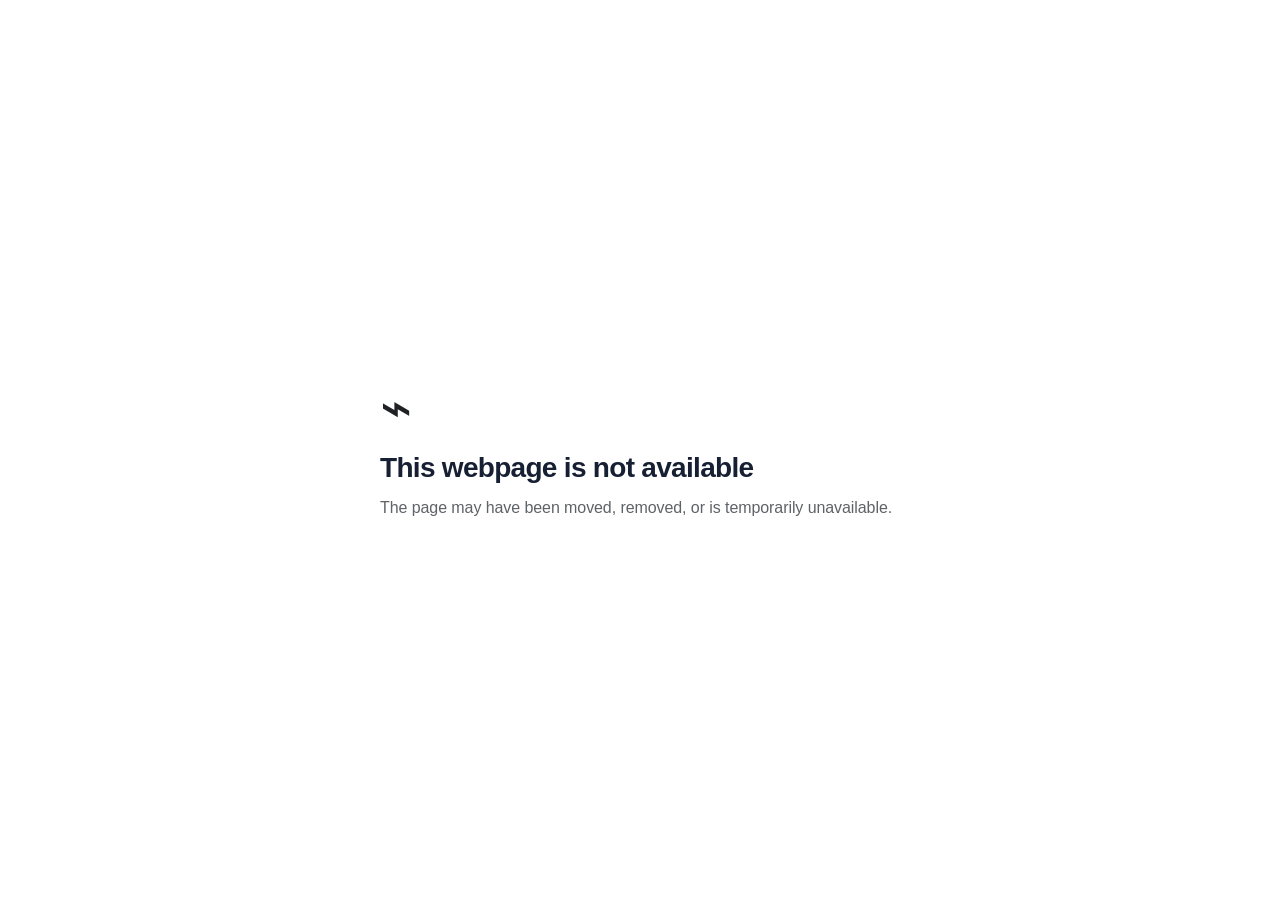
==== commit 6aa1165c: "Refresh MyService ChatGPT troubleshooter build" ====
--- a/index.html
+++ b/index.html
@@ -1870,7 +1870,7 @@
 </div>
 
 
-<script src="app.js?v=73-iphone-voice-fallback"></script>
+<script src="app.js?v=77-chatgpt-live-troubleshooter"></script>
 
 </body>
 </html>
